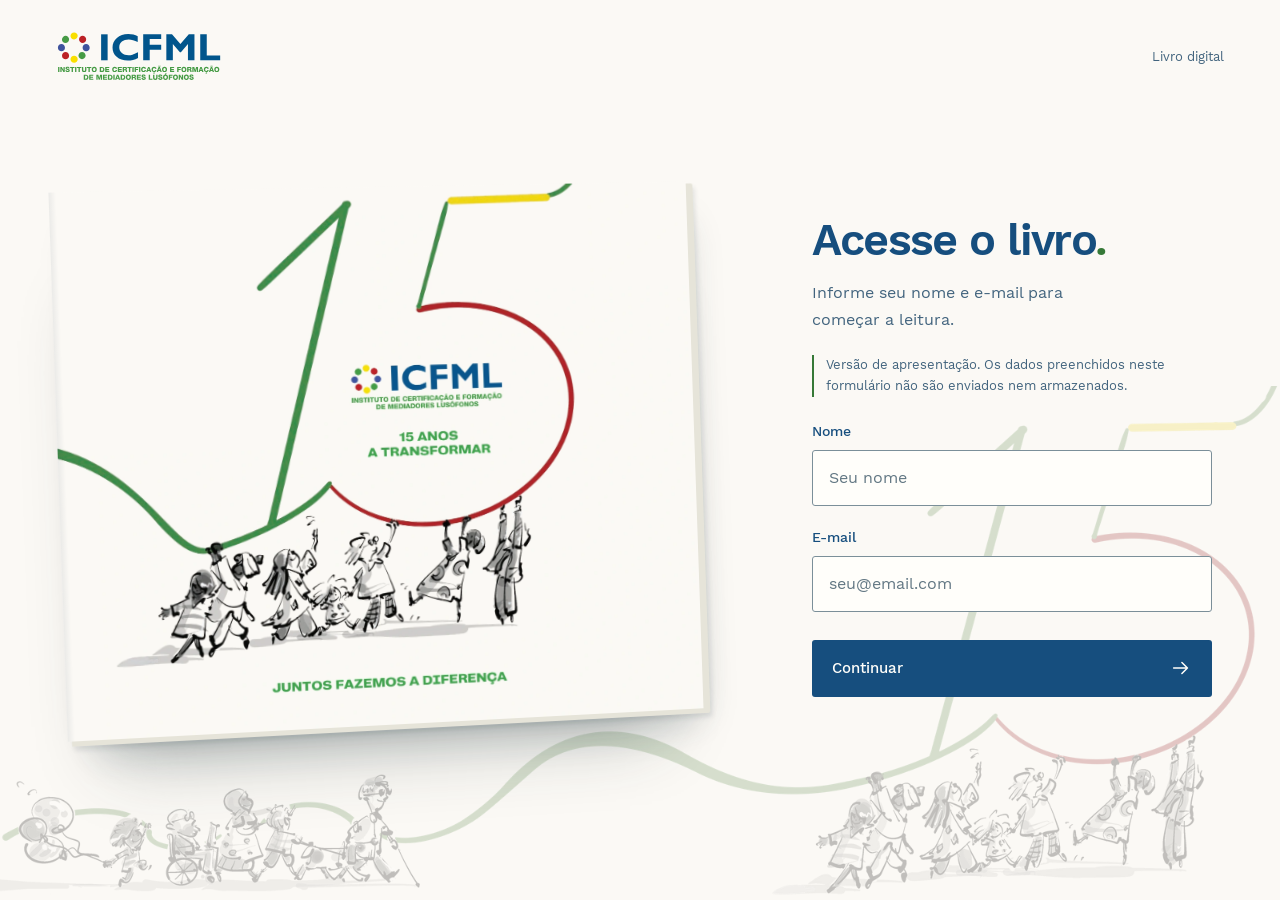
==== index.html @ 09917eed "Publica demonstracao estatica do livro ICFML sem coleta de cadastros" ====
<!doctype html>
<html lang="pt-BR">
<head>
  <meta charset="utf-8">
  <meta http-equiv="Content-Security-Policy" content="default-src &#x27;self&#x27;; script-src &#x27;self&#x27; &#x27;wasm-unsafe-eval&#x27;; worker-src &#x27;self&#x27;; style-src &#x27;self&#x27; &#x27;unsafe-inline&#x27;; img-src &#x27;self&#x27; data: blob:; font-src &#x27;self&#x27; data: blob:; connect-src &#x27;self&#x27;; object-src &#x27;none&#x27;; base-uri &#x27;none&#x27;; form-action &#x27;none&#x27;">
  <meta name="referrer" content="no-referrer">
  <meta name="viewport" content="width=device-width, initial-scale=1">
  <meta name="theme-color" content="#fbf9f5">
  <meta name="robots" content="noindex, nofollow">
  <title>ICFML 15 Anos — Livro digital</title>
  <link rel="icon" href="assets/icfml-simbolo.svg" type="image/svg+xml">
  <link rel="preload" href="assets/WorkSans-Regular.woff2" as="font" type="font/woff2" crossorigin>
  <link rel="preload" href="assets/cover.webp" as="image" fetchpriority="high">
  <link rel="stylesheet" href="styles.css?v=20261029-pre-deploy1">
  <script src="app.js" defer></script>
  <script src="cover-motion.js?v=20261029-cover-hover2" defer></script>
</head>
<body>
  <a class="skip-link" href="#access-name">Ir para o formulário</a>
  <div class="page-art" aria-hidden="true">
    <img src="assets/illustration.webp" srcset="assets/illustration-mobile.webp 1600w, assets/illustration.webp 3200w" sizes="(max-width: 1800px) 100vw, 1800px" alt="" width="3200" height="1286">
  </div>

  <header class="masthead">
    <img class="brand" src="assets/icfml.svg" alt="ICFML — Instituto de Certificação e Formação de Mediadores Lusófonos" width="1920" height="652">
    <span class="edition-label">Livro digital</span>
  </header>

  <main class="entrance">
    <figure class="book-presentation" aria-label="Capa do livro ICFML 15 Anos">
      <div class="book-arrival">
        <div class="book-object">
          <img class="book-cover" src="assets/cover.webp" alt="Capa do livro ICFML 15 Anos" width="1600" height="1345" fetchpriority="high" decoding="async">
        </div>
      </div>
    </figure>

    <section class="access" aria-labelledby="access-title">
      <div class="access-intro">
        <h1 id="access-title">Acesse o livro<span aria-hidden="true">.</span></h1>
        <p id="access-description">Informe seu nome e e-mail para começar a leitura.</p>
      </div>

      <p id="demo-notice" class="demo-notice">Versão de apresentação. Os dados preenchidos neste formulário não são enviados nem armazenados.</p>

      <form id="access-form" aria-describedby="access-description" novalidate>
        <div class="field">
          <label for="access-name">Nome</label>
          <input id="access-name" type="text" autocomplete="name" maxlength="120" placeholder="Seu nome" required aria-describedby="name-error">
          <span class="field-error" id="name-error"></span>
        </div>
        <div class="field">
          <label for="access-email">E-mail</label>
          <input id="access-email" type="email" autocomplete="email" inputmode="email" maxlength="254" placeholder="seu@email.com" required aria-describedby="email-error" spellcheck="false" autocapitalize="none">
          <span class="field-error" id="email-error"></span>
        </div>
        <button class="continue-button" id="continue-button" type="submit" disabled>
          <span class="button-label">Continuar</span>
          <svg class="button-arrow" width="22" height="22" viewBox="0 0 24 24" fill="none" aria-hidden="true"><path d="M4 12h15m-6-6 6 6-6 6" stroke="currentColor" stroke-width="1.7" stroke-linecap="round" stroke-linejoin="round"/></svg>
          <span class="button-spinner" aria-hidden="true"></span>
        </button>
        <p id="form-message" class="form-message" role="status" aria-live="polite"></p>
      </form>

      <button class="text-button" id="edit-registration" type="button" hidden>Usar outro cadastro <svg width="17" height="17" viewBox="0 0 24 24" fill="none" aria-hidden="true"><path d="M6 18 18 6M6 6h12v12" stroke="currentColor" stroke-width="1.7" stroke-linecap="round" stroke-linejoin="round"/></svg></button>
    </section>
  </main>
</body>
</html>
---- styles.css ----
@font-face {
  font-family: "Work Sans";
  src: url("assets/WorkSans-Regular.woff2") format("woff2");
  font-style: normal;
  font-weight: 400;
  font-display: swap;
}

@font-face {
  font-family: "Work Sans";
  src: url("assets/WorkSans-Medium.woff2") format("woff2");
  font-style: normal;
  font-weight: 500;
  font-display: swap;
}

@font-face {
  font-family: "Work Sans";
  src: url("assets/WorkSans-SemiBold.woff2") format("woff2");
  font-style: normal;
  font-weight: 600;
  font-display: swap;
}

:root {
  color-scheme: light;
  --paper: #fbf9f5;
  --ink: #164e7e;
  --ink-strong: #123e64;
  --ink-soft: #42647e;
  --line: #7b8f99;
  --green: #367937;
  --error: #a52b2c;
  --ease: cubic-bezier(.16, 1, .3, 1);
  font-family: "Work Sans", sans-serif;
  font-synthesis: none;
  font-weight: 400;
  background: var(--paper);
  color: var(--ink);
  scrollbar-color: #8da3ae var(--paper);
  scrollbar-width: thin;
}

* { box-sizing: border-box; }
body { margin: 0; min-width: 320px; min-height: 100svh; }
button, input { font: inherit; }
button { cursor: pointer; }
button, a, input { -webkit-tap-highlight-color: transparent; }
button, input { border-radius: 3px; }
button:focus-visible, a:focus-visible { outline: 3px solid var(--ink); outline-offset: 5px; }
[hidden] { display: none !important; }
::selection { background: #f1dd65; color: #123e64; }
::-webkit-scrollbar { width: 8px; }
::-webkit-scrollbar-track { background: var(--paper); }
::-webkit-scrollbar-thumb { background: #8da3ae; border: 2px solid var(--paper); border-radius: 6px; }

.skip-link {
  position: fixed;
  z-index: 10;
  inset: 12px auto auto 12px;
  padding: 12px 18px;
  background: var(--ink);
  color: var(--paper);
  transform: translateY(-160%);
}
.skip-link:focus { transform: translateY(0); }

.page-art {
  position: fixed;
  z-index: -1;
  inset: 0;
  overflow: hidden;
  pointer-events: none;
}
.page-art img { position: absolute; left: 50%; bottom: 0; display: block; width: 100%; max-width: 1800px; height: auto; transform: translateX(-50%); opacity: .24; }

.masthead {
  width: min(1320px, calc(100% - 112px));
  margin-inline: auto;
  min-height: 112px;
  display: flex;
  align-items: center;
  justify-content: space-between;
  gap: 24px;
}
.brand { width: 166px; height: auto; display: block; }
.edition-label { color: var(--ink-soft); font-size: 13px; }

.entrance {
  width: min(1320px, calc(100% - 112px));
  margin-inline: auto;
  min-height: calc(100svh - 148px);
  display: grid;
  grid-template-columns: minmax(0, 1.35fr) minmax(320px, .85fr);
  align-items: center;
  column-gap: clamp(64px, 8vw, 136px);
  padding-block: 32px 96px;
}

.book-presentation { margin: 0; perspective: 1600px; }
.book-arrival { transform-style: preserve-3d; animation: book-arrive 1000ms var(--ease) backwards; }
.book-object {
  position: relative;
  width: 100%;
  max-width: min(640px, calc((100svh - 250px) * 1.19));
  margin-inline: auto;
  transform: rotateY(6deg) rotateZ(-2deg);
  transform-style: preserve-3d;
  isolation: isolate;
  box-shadow: 13px 28px 36px -16px #273a3e36, 0 64px 70px -45px #273a3e4f;
  transition: transform 400ms var(--ease), box-shadow 400ms var(--ease);
}
.book-object::before {
  content: "";
  position: absolute;
  z-index: -1;
  inset: 2px -7px -5px 4px;
  background: #e6e4d9;
  border-radius: 0 2px 2px 0;
  box-shadow: 2px 4px 5px #273a3e1f;
}
.book-object::after {
  content: "";
  position: absolute;
  inset: 0 auto 0 0;
  width: 7px;
  background: linear-gradient(90deg, #152c3e12, transparent);
  pointer-events: none;
}
.book-cover { width: 100%; height: auto; display: block; background: var(--paper); }
@media (hover: hover) and (pointer: fine) and (prefers-reduced-motion: no-preference) {
  .book-presentation.is-cover-hovered .book-object {
    transform: translateY(-8px) rotateX(var(--cover-rotate-x, 0deg)) rotateY(var(--cover-rotate-y, 2deg)) rotateZ(-1deg);
    box-shadow: 13px 36px 44px -16px #273a3e36, 0 76px 82px -45px #273a3e4f;
    transition: transform 140ms ease-out, box-shadow 250ms var(--ease);
  }
}

.access { width: 100%; max-width: 400px; padding-block: 8px; }
.access-intro { margin-bottom: 36px; }
h1 { margin: 0 0 15px; font-size: clamp(34px, 3.5vw, 49px); line-height: 1.12; font-weight: 600; letter-spacing: -.035em; text-wrap: balance; }
h1 span { color: var(--green); }
.access-intro p { margin: 0; max-width: 31ch; color: var(--ink-soft); font-size: 16px; line-height: 1.65; }
.demo-notice { margin: -14px 0 24px; padding-left: 12px; border-left: 2px solid var(--green); color: var(--ink-soft); font-size: 13px; line-height: 1.6; }
.field { position: relative; margin-bottom: 21px; }
.field label { display: block; font-weight: 500; font-size: 14px; line-height: 1.5; margin-bottom: 8px; }
.field input {
  appearance: none;
  display: block;
  width: 100%;
  min-height: 56px;
  padding: 14px 16px;
  border: 1px solid var(--line);
  background: #fffefa;
  color: var(--ink-strong);
  font-size: 16px;
  line-height: 1.5;
  caret-color: var(--ink);
  outline: none;
  transition: border-color 160ms, box-shadow 160ms;
}
.field input::placeholder { opacity: 1; color: #627783; }
.field input:hover { border-color: #68869a; }
.field input:focus { border-color: var(--ink); box-shadow: 0 0 0 3px #164e7e1a; }
.field input[aria-invalid="true"] { border-color: var(--error); }
.field input[aria-invalid="true"]:focus { box-shadow: 0 0 0 3px #a52b2c1a; }
.field-error { display: block; margin-top: 6px; font-size: 12px; line-height: 1.5; color: var(--error); }
.field-error:empty { display: none; }
.continue-button {
  display: flex;
  align-items: center;
  justify-content: space-between;
  gap: 20px;
  width: 100%;
  min-height: 57px;
  border: 0;
  margin-top: 28px;
  padding: 16px 20px;
  background: var(--ink);
  color: #fffefa;
  font-size: 15px;
  font-weight: 500;
  line-height: 1.5;
  transition: background 160ms;
}
.continue-button:hover { background: var(--ink-strong); }
.continue-button:disabled { background: #476f91; cursor: wait; }
.button-arrow { flex: none; transition: transform 250ms var(--ease); }
.continue-button:hover .button-arrow { transform: translateX(3px); }
.button-spinner { display: none; width: 20px; height: 20px; border: 2px solid #ffffff65; border-top-color: #fff; border-radius: 50%; animation: spin 700ms linear infinite; }
.continue-button[aria-busy="true"] .button-spinner { display: block; }
.continue-button[aria-busy="true"] .button-arrow { display: none; }
.form-message { margin: 13px 0 0; font-size: 13px; line-height: 1.6; color: var(--error); }
.form-message:empty { margin: 0; }

.access-complete { outline: none; padding-block: 6px 30px; }
.success-mark { display: block; color: var(--green); margin-bottom: 22px; }
.access-complete h2 { margin: 0 0 12px; font-size: 27px; line-height: 1.25; font-weight: 500; letter-spacing: -.025em; }
.access-complete p { margin: 0; color: var(--ink-soft); font-size: 16px; line-height: 1.6; }
.text-button { display: inline-flex; align-items: center; gap: 12px; margin: 25px 0 0; padding: 10px 0; border: 0; background: transparent; color: var(--ink); font-size: 14px; text-decoration: underline; text-underline-offset: 5px; }
.text-button:hover { color: var(--green); }

@keyframes book-arrive {
  from { transform: translateY(14px); }
  to { transform: translateY(0); }
}
@keyframes spin { to { transform: rotate(360deg); } }

@media (min-width: 1600px) {
  .entrance { column-gap: 136px; }
}
@media (max-width: 1050px) {
  .masthead, .entrance { width: calc(100% - 72px); }
  .entrance { grid-template-columns: minmax(0, 1.1fr) minmax(300px, .9fr); column-gap: 54px; }
  h1 { font-size: 39px; }
}
@media (max-width: 760px) {
  .masthead { width: calc(100% - 48px); min-height: 87px; }
  .brand { width: 135px; }
  .edition-label { font-size: 12px; }
  .entrance { width: min(520px, calc(100% - 48px)); display: flex; flex-direction: column; gap: 57px; padding-block: 27px 70px; min-height: auto; }
  .book-presentation { width: 90%; }
  .book-arrival { animation: none; }
  .book-object { transform: rotateZ(-1.5deg); }
  .book-object { max-width: 100%; }
  .access { max-width: none; padding: 0; }
  .access-intro { margin-bottom: 26px; }
  h1 { font-size: 34px; margin-bottom: 12px; }
  .access-intro p { max-width: 31ch; font-size: 15px; }
  .field { margin-bottom: 18px; }
  .continue-button { margin-top: 24px; }
  .page-art img { bottom: 0; width: 100%; opacity: .24; }
}
@media (prefers-reduced-motion: reduce) {
  *, *::before, *::after { animation: none !important; transition: none !important; }
  .book-object { transform: none; }
}
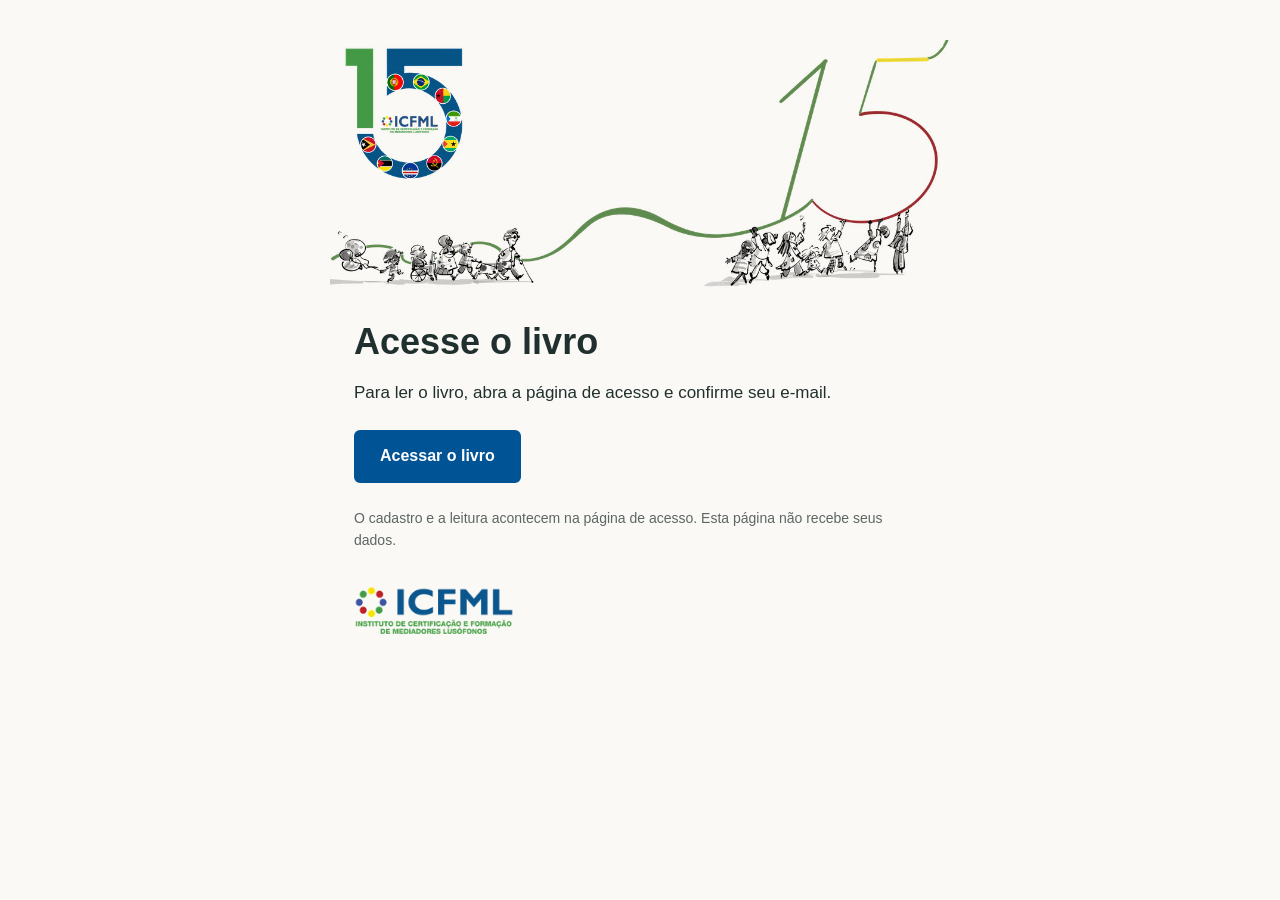
==== commit 30b5f6d1: "Replace public reader with confirmed-access entry; preserve email artwork" ====
--- a/index.html
+++ b/index.html
@@ -2,68 +2,23 @@
 <html lang="pt-BR">
 <head>
   <meta charset="utf-8">
-  <meta http-equiv="Content-Security-Policy" content="default-src &#x27;self&#x27;; script-src &#x27;self&#x27; &#x27;wasm-unsafe-eval&#x27;; worker-src &#x27;self&#x27;; style-src &#x27;self&#x27; &#x27;unsafe-inline&#x27;; img-src &#x27;self&#x27; data: blob:; font-src &#x27;self&#x27; data: blob:; connect-src &#x27;self&#x27;; object-src &#x27;none&#x27;; base-uri &#x27;none&#x27;; form-action &#x27;none&#x27;">
+  <meta name="viewport" content="width=device-width, initial-scale=1">
+  <meta name="robots" content="noindex, nofollow, noarchive">
   <meta name="referrer" content="no-referrer">
-  <meta name="viewport" content="width=device-width, initial-scale=1">
-  <meta name="theme-color" content="#fbf9f5">
-  <meta name="robots" content="noindex, nofollow">
-  <title>ICFML 15 Anos — Livro digital</title>
-  <link rel="icon" href="assets/icfml-simbolo.svg" type="image/svg+xml">
-  <link rel="preload" href="assets/WorkSans-Regular.woff2" as="font" type="font/woff2" crossorigin>
-  <link rel="preload" href="assets/cover.webp" as="image" fetchpriority="high">
-  <link rel="stylesheet" href="styles.css?v=20261029-pre-deploy1">
-  <script src="app.js" defer></script>
-  <script src="cover-motion.js?v=20261029-cover-hover2" defer></script>
+  <meta http-equiv="Content-Security-Policy" content="default-src 'none'; style-src 'self'; img-src 'self'; object-src 'none'; base-uri 'none'; form-action 'none'">
+  <title>Acesso ao livro · ICFML 15 anos</title>
+  <link rel="stylesheet" href="styles.css">
 </head>
 <body>
-  <a class="skip-link" href="#access-name">Ir para o formulário</a>
-  <div class="page-art" aria-hidden="true">
-    <img src="assets/illustration.webp" srcset="assets/illustration-mobile.webp 1600w, assets/illustration.webp 3200w" sizes="(max-width: 1800px) 100vw, 1800px" alt="" width="3200" height="1286">
-  </div>
-
-  <header class="masthead">
-    <img class="brand" src="assets/icfml.svg" alt="ICFML — Instituto de Certificação e Formação de Mediadores Lusófonos" width="1920" height="652">
-    <span class="edition-label">Livro digital</span>
-  </header>
-
-  <main class="entrance">
-    <figure class="book-presentation" aria-label="Capa do livro ICFML 15 Anos">
-      <div class="book-arrival">
-        <div class="book-object">
-          <img class="book-cover" src="assets/cover.webp" alt="Capa do livro ICFML 15 Anos" width="1600" height="1345" fetchpriority="high" decoding="async">
-        </div>
-      </div>
-    </figure>
-
-    <section class="access" aria-labelledby="access-title">
-      <div class="access-intro">
-        <h1 id="access-title">Acesse o livro<span aria-hidden="true">.</span></h1>
-        <p id="access-description">Informe seu nome e e-mail para começar a leitura.</p>
-      </div>
-
-      <p id="demo-notice" class="demo-notice">Versão de apresentação. Os dados preenchidos neste formulário não são enviados nem armazenados.</p>
-
-      <form id="access-form" aria-describedby="access-description" novalidate>
-        <div class="field">
-          <label for="access-name">Nome</label>
-          <input id="access-name" type="text" autocomplete="name" maxlength="120" placeholder="Seu nome" required aria-describedby="name-error">
-          <span class="field-error" id="name-error"></span>
-        </div>
-        <div class="field">
-          <label for="access-email">E-mail</label>
-          <input id="access-email" type="email" autocomplete="email" inputmode="email" maxlength="254" placeholder="seu@email.com" required aria-describedby="email-error" spellcheck="false" autocapitalize="none">
-          <span class="field-error" id="email-error"></span>
-        </div>
-        <button class="continue-button" id="continue-button" type="submit" disabled>
-          <span class="button-label">Continuar</span>
-          <svg class="button-arrow" width="22" height="22" viewBox="0 0 24 24" fill="none" aria-hidden="true"><path d="M4 12h15m-6-6 6 6-6 6" stroke="currentColor" stroke-width="1.7" stroke-linecap="round" stroke-linejoin="round"/></svg>
-          <span class="button-spinner" aria-hidden="true"></span>
-        </button>
-        <p id="form-message" class="form-message" role="status" aria-live="polite"></p>
-      </form>
-
-      <button class="text-button" id="edit-registration" type="button" hidden>Usar outro cadastro <svg width="17" height="17" viewBox="0 0 24 24" fill="none" aria-hidden="true"><path d="M6 18 18 6M6 6h12v12" stroke="currentColor" stroke-width="1.7" stroke-linecap="round" stroke-linejoin="round"/></svg></button>
-    </section>
+  <main>
+    <img class="artwork" src="assets/email/header-15-anos-42919d56f516.jpg" width="1040" height="418" alt="ICFML 15 anos">
+    <div class="content">
+      <h1>Acesse o livro</h1>
+      <p>Para ler o livro, abra a página de acesso e confirme seu e-mail.</p>
+      <a class="access-link" href="https://icfml-livro-preview.2.25.97.234.sslip.io/" rel="noreferrer">Acessar o livro</a>
+      <p class="notice">O cadastro e a leitura acontecem na página de acesso. Esta página não recebe seus dados.</p>
+      <img class="logo" src="assets/email/logo-icfml-dba1294875ad.png" width="400" height="136" alt="ICFML">
+    </div>
   </main>
 </body>
 </html>
--- a/styles.css
+++ b/styles.css
@@ -1,237 +1,38 @@
-@font-face {
-  font-family: "Work Sans";
-  src: url("assets/WorkSans-Regular.woff2") format("woff2");
-  font-style: normal;
-  font-weight: 400;
-  font-display: swap;
-}
-
-@font-face {
-  font-family: "Work Sans";
-  src: url("assets/WorkSans-Medium.woff2") format("woff2");
-  font-style: normal;
-  font-weight: 500;
-  font-display: swap;
-}
-
-@font-face {
-  font-family: "Work Sans";
-  src: url("assets/WorkSans-SemiBold.woff2") format("woff2");
-  font-style: normal;
-  font-weight: 600;
-  font-display: swap;
-}
-
 :root {
+  font-family: Arial, Helvetica, sans-serif;
+  color: #20302f;
+  background: #fbf9f5;
   color-scheme: light;
-  --paper: #fbf9f5;
-  --ink: #164e7e;
-  --ink-strong: #123e64;
-  --ink-soft: #42647e;
-  --line: #7b8f99;
-  --green: #367937;
-  --error: #a52b2c;
-  --ease: cubic-bezier(.16, 1, .3, 1);
-  font-family: "Work Sans", sans-serif;
-  font-synthesis: none;
-  font-weight: 400;
-  background: var(--paper);
-  color: var(--ink);
-  scrollbar-color: #8da3ae var(--paper);
-  scrollbar-width: thin;
 }
 
 * { box-sizing: border-box; }
-body { margin: 0; min-width: 320px; min-height: 100svh; }
-button, input { font: inherit; }
-button { cursor: pointer; }
-button, a, input { -webkit-tap-highlight-color: transparent; }
-button, input { border-radius: 3px; }
-button:focus-visible, a:focus-visible { outline: 3px solid var(--ink); outline-offset: 5px; }
-[hidden] { display: none !important; }
-::selection { background: #f1dd65; color: #123e64; }
-::-webkit-scrollbar { width: 8px; }
-::-webkit-scrollbar-track { background: var(--paper); }
-::-webkit-scrollbar-thumb { background: #8da3ae; border: 2px solid var(--paper); border-radius: 6px; }
-
-.skip-link {
-  position: fixed;
-  z-index: 10;
-  inset: 12px auto auto 12px;
-  padding: 12px 18px;
-  background: var(--ink);
-  color: var(--paper);
-  transform: translateY(-160%);
+body { margin: 0; padding: 40px 16px; }
+main { width: min(100%, 620px); margin: 0 auto; }
+.artwork { display: block; width: 100%; height: auto; }
+.content { padding: 32px 24px 16px; }
+h1 { margin: 0 0 16px; font-size: clamp(28px, 6vw, 36px); line-height: 1.15; }
+p { margin: 0 0 24px; font-size: 17px; line-height: 1.6; }
+.access-link {
+  display: inline-flex;
+  align-items: center;
+  justify-content: center;
+  min-height: 48px;
+  padding: 14px 24px;
+  border: 2px solid #005395;
+  border-radius: 6px;
+  background: #005395;
+  color: #fff;
+  font-size: 16px;
+  font-weight: 700;
+  line-height: 1.3;
+  text-decoration: none;
 }
-.skip-link:focus { transform: translateY(0); }
-
-.page-art {
-  position: fixed;
-  z-index: -1;
-  inset: 0;
-  overflow: hidden;
-  pointer-events: none;
+.access-link:hover { background: #003f73; border-color: #003f73; }
+.access-link:focus-visible { outline: 3px solid #20302f; outline-offset: 4px; }
+.notice { margin-top: 24px; font-size: 14px; color: #5c6665; }
+.logo { display: block; width: 160px; height: auto; margin-top: 32px; }
+@media (max-width: 480px) {
+  body { padding-top: 24px; }
+  .content { padding: 24px 8px 16px; }
+  .access-link { width: 100%; }
 }
-.page-art img { position: absolute; left: 50%; bottom: 0; display: block; width: 100%; max-width: 1800px; height: auto; transform: translateX(-50%); opacity: .24; }
-
-.masthead {
-  width: min(1320px, calc(100% - 112px));
-  margin-inline: auto;
-  min-height: 112px;
-  display: flex;
-  align-items: center;
-  justify-content: space-between;
-  gap: 24px;
-}
-.brand { width: 166px; height: auto; display: block; }
-.edition-label { color: var(--ink-soft); font-size: 13px; }
-
-.entrance {
-  width: min(1320px, calc(100% - 112px));
-  margin-inline: auto;
-  min-height: calc(100svh - 148px);
-  display: grid;
-  grid-template-columns: minmax(0, 1.35fr) minmax(320px, .85fr);
-  align-items: center;
-  column-gap: clamp(64px, 8vw, 136px);
-  padding-block: 32px 96px;
-}
-
-.book-presentation { margin: 0; perspective: 1600px; }
-.book-arrival { transform-style: preserve-3d; animation: book-arrive 1000ms var(--ease) backwards; }
-.book-object {
-  position: relative;
-  width: 100%;
-  max-width: min(640px, calc((100svh - 250px) * 1.19));
-  margin-inline: auto;
-  transform: rotateY(6deg) rotateZ(-2deg);
-  transform-style: preserve-3d;
-  isolation: isolate;
-  box-shadow: 13px 28px 36px -16px #273a3e36, 0 64px 70px -45px #273a3e4f;
-  transition: transform 400ms var(--ease), box-shadow 400ms var(--ease);
-}
-.book-object::before {
-  content: "";
-  position: absolute;
-  z-index: -1;
-  inset: 2px -7px -5px 4px;
-  background: #e6e4d9;
-  border-radius: 0 2px 2px 0;
-  box-shadow: 2px 4px 5px #273a3e1f;
-}
-.book-object::after {
-  content: "";
-  position: absolute;
-  inset: 0 auto 0 0;
-  width: 7px;
-  background: linear-gradient(90deg, #152c3e12, transparent);
-  pointer-events: none;
-}
-.book-cover { width: 100%; height: auto; display: block; background: var(--paper); }
-@media (hover: hover) and (pointer: fine) and (prefers-reduced-motion: no-preference) {
-  .book-presentation.is-cover-hovered .book-object {
-    transform: translateY(-8px) rotateX(var(--cover-rotate-x, 0deg)) rotateY(var(--cover-rotate-y, 2deg)) rotateZ(-1deg);
-    box-shadow: 13px 36px 44px -16px #273a3e36, 0 76px 82px -45px #273a3e4f;
-    transition: transform 140ms ease-out, box-shadow 250ms var(--ease);
-  }
-}
-
-.access { width: 100%; max-width: 400px; padding-block: 8px; }
-.access-intro { margin-bottom: 36px; }
-h1 { margin: 0 0 15px; font-size: clamp(34px, 3.5vw, 49px); line-height: 1.12; font-weight: 600; letter-spacing: -.035em; text-wrap: balance; }
-h1 span { color: var(--green); }
-.access-intro p { margin: 0; max-width: 31ch; color: var(--ink-soft); font-size: 16px; line-height: 1.65; }
-.demo-notice { margin: -14px 0 24px; padding-left: 12px; border-left: 2px solid var(--green); color: var(--ink-soft); font-size: 13px; line-height: 1.6; }
-.field { position: relative; margin-bottom: 21px; }
-.field label { display: block; font-weight: 500; font-size: 14px; line-height: 1.5; margin-bottom: 8px; }
-.field input {
-  appearance: none;
-  display: block;
-  width: 100%;
-  min-height: 56px;
-  padding: 14px 16px;
-  border: 1px solid var(--line);
-  background: #fffefa;
-  color: var(--ink-strong);
-  font-size: 16px;
-  line-height: 1.5;
-  caret-color: var(--ink);
-  outline: none;
-  transition: border-color 160ms, box-shadow 160ms;
-}
-.field input::placeholder { opacity: 1; color: #627783; }
-.field input:hover { border-color: #68869a; }
-.field input:focus { border-color: var(--ink); box-shadow: 0 0 0 3px #164e7e1a; }
-.field input[aria-invalid="true"] { border-color: var(--error); }
-.field input[aria-invalid="true"]:focus { box-shadow: 0 0 0 3px #a52b2c1a; }
-.field-error { display: block; margin-top: 6px; font-size: 12px; line-height: 1.5; color: var(--error); }
-.field-error:empty { display: none; }
-.continue-button {
-  display: flex;
-  align-items: center;
-  justify-content: space-between;
-  gap: 20px;
-  width: 100%;
-  min-height: 57px;
-  border: 0;
-  margin-top: 28px;
-  padding: 16px 20px;
-  background: var(--ink);
-  color: #fffefa;
-  font-size: 15px;
-  font-weight: 500;
-  line-height: 1.5;
-  transition: background 160ms;
-}
-.continue-button:hover { background: var(--ink-strong); }
-.continue-button:disabled { background: #476f91; cursor: wait; }
-.button-arrow { flex: none; transition: transform 250ms var(--ease); }
-.continue-button:hover .button-arrow { transform: translateX(3px); }
-.button-spinner { display: none; width: 20px; height: 20px; border: 2px solid #ffffff65; border-top-color: #fff; border-radius: 50%; animation: spin 700ms linear infinite; }
-.continue-button[aria-busy="true"] .button-spinner { display: block; }
-.continue-button[aria-busy="true"] .button-arrow { display: none; }
-.form-message { margin: 13px 0 0; font-size: 13px; line-height: 1.6; color: var(--error); }
-.form-message:empty { margin: 0; }
-
-.access-complete { outline: none; padding-block: 6px 30px; }
-.success-mark { display: block; color: var(--green); margin-bottom: 22px; }
-.access-complete h2 { margin: 0 0 12px; font-size: 27px; line-height: 1.25; font-weight: 500; letter-spacing: -.025em; }
-.access-complete p { margin: 0; color: var(--ink-soft); font-size: 16px; line-height: 1.6; }
-.text-button { display: inline-flex; align-items: center; gap: 12px; margin: 25px 0 0; padding: 10px 0; border: 0; background: transparent; color: var(--ink); font-size: 14px; text-decoration: underline; text-underline-offset: 5px; }
-.text-button:hover { color: var(--green); }
-
-@keyframes book-arrive {
-  from { transform: translateY(14px); }
-  to { transform: translateY(0); }
-}
-@keyframes spin { to { transform: rotate(360deg); } }
-
-@media (min-width: 1600px) {
-  .entrance { column-gap: 136px; }
-}
-@media (max-width: 1050px) {
-  .masthead, .entrance { width: calc(100% - 72px); }
-  .entrance { grid-template-columns: minmax(0, 1.1fr) minmax(300px, .9fr); column-gap: 54px; }
-  h1 { font-size: 39px; }
-}
-@media (max-width: 760px) {
-  .masthead { width: calc(100% - 48px); min-height: 87px; }
-  .brand { width: 135px; }
-  .edition-label { font-size: 12px; }
-  .entrance { width: min(520px, calc(100% - 48px)); display: flex; flex-direction: column; gap: 57px; padding-block: 27px 70px; min-height: auto; }
-  .book-presentation { width: 90%; }
-  .book-arrival { animation: none; }
-  .book-object { transform: rotateZ(-1.5deg); }
-  .book-object { max-width: 100%; }
-  .access { max-width: none; padding: 0; }
-  .access-intro { margin-bottom: 26px; }
-  h1 { font-size: 34px; margin-bottom: 12px; }
-  .access-intro p { max-width: 31ch; font-size: 15px; }
-  .field { margin-bottom: 18px; }
-  .continue-button { margin-top: 24px; }
-  .page-art img { bottom: 0; width: 100%; opacity: .24; }
-}
-@media (prefers-reduced-motion: reduce) {
-  *, *::before, *::after { animation: none !important; transition: none !important; }
-  .book-object { transform: none; }
-}
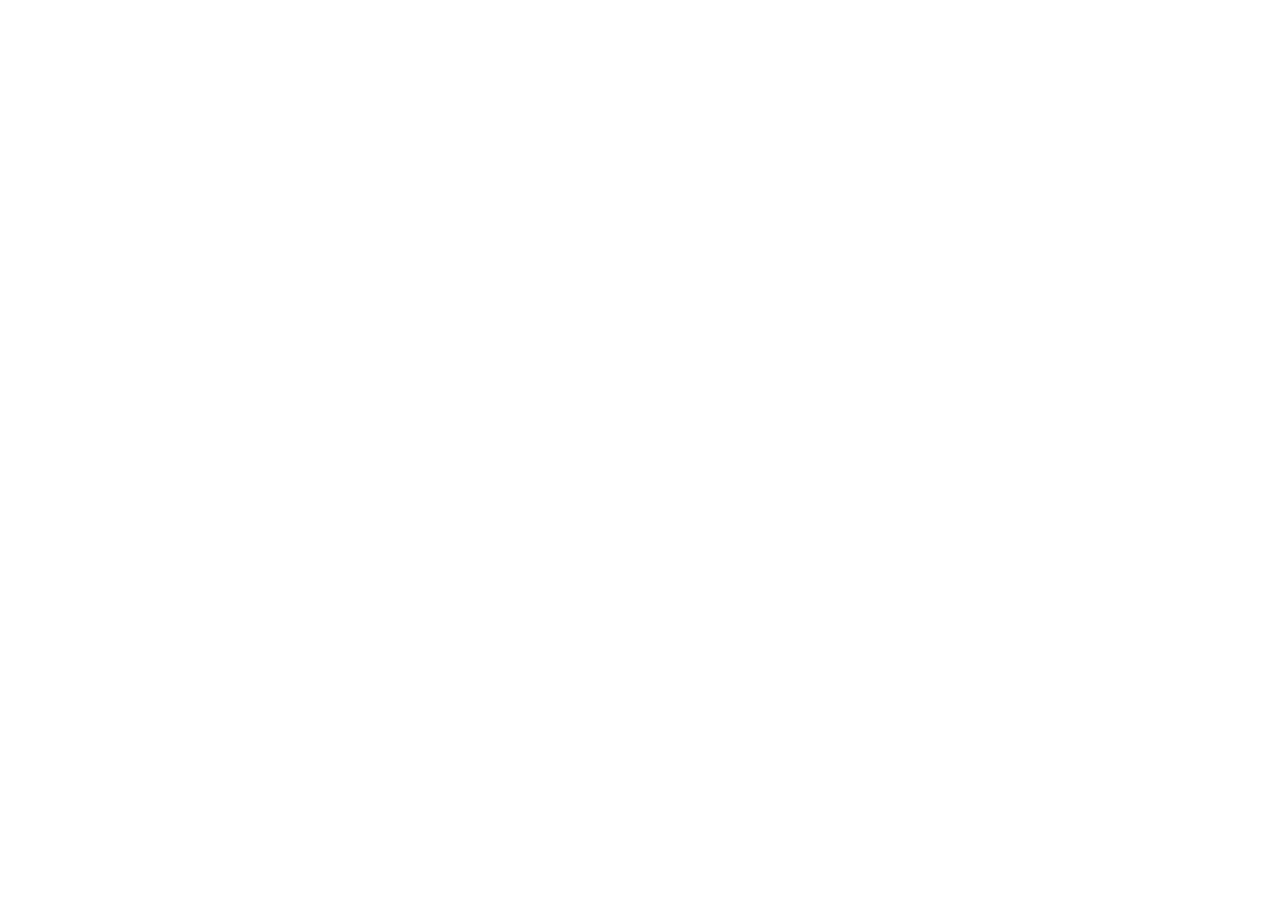
==== commit 478ed323: "Open full test preview automatically from GitHub Pages" ====
--- a/index.html
+++ b/index.html
@@ -6,18 +6,15 @@
   <meta name="robots" content="noindex, nofollow, noarchive">
   <meta name="referrer" content="no-referrer">
   <meta http-equiv="Content-Security-Policy" content="default-src 'none'; style-src 'self'; img-src 'self'; object-src 'none'; base-uri 'none'; form-action 'none'">
+  <meta http-equiv="refresh" content="0; url=https://icfml-livro-preview.2.25.97.234.sslip.io/">
   <title>Acesso ao livro · ICFML 15 anos</title>
   <link rel="stylesheet" href="styles.css">
 </head>
 <body>
   <main>
-    <img class="artwork" src="assets/email/header-15-anos-42919d56f516.jpg" width="1040" height="418" alt="ICFML 15 anos">
     <div class="content">
-      <h1>Acesse o livro</h1>
-      <p>Para ler o livro, abra a página de acesso e confirme seu e-mail.</p>
+      <p>Abrindo o livro…</p>
       <a class="access-link" href="https://icfml-livro-preview.2.25.97.234.sslip.io/" rel="noreferrer">Acessar o livro</a>
-      <p class="notice">O cadastro e a leitura acontecem na página de acesso. Esta página não recebe seus dados.</p>
-      <img class="logo" src="assets/email/logo-icfml-dba1294875ad.png" width="400" height="136" alt="ICFML">
     </div>
   </main>
 </body>
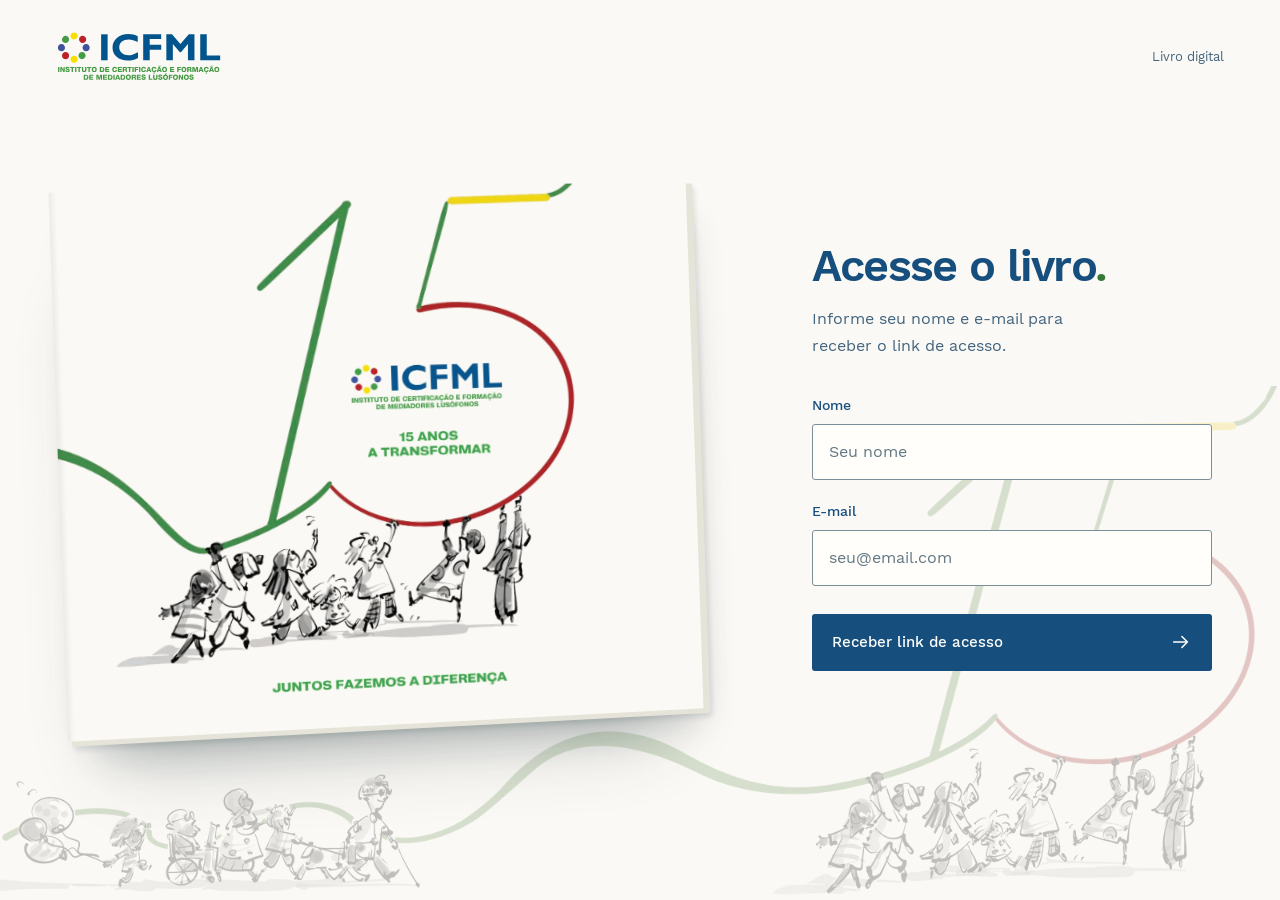
==== commit dad3b3fe: "Publish full test frontend with email confirmation on GitHub Pages" ====
--- a/index.html
+++ b/index.html
@@ -1,21 +1,80 @@
 <!doctype html>
 <html lang="pt-BR">
 <head>
+  <meta name="referrer" content="no-referrer">
+  <meta http-equiv="Content-Security-Policy" content="default-src 'self'; script-src 'self' 'wasm-unsafe-eval'; worker-src 'self'; style-src 'self' 'unsafe-inline'; img-src 'self' data: blob:; font-src 'self' data: blob:; connect-src 'self' https://icfml-livro-preview.2.25.97.234.sslip.io; object-src 'none'; base-uri 'none'; form-action 'none'; frame-src 'none'">
+
   <meta charset="utf-8">
   <meta name="viewport" content="width=device-width, initial-scale=1">
-  <meta name="robots" content="noindex, nofollow, noarchive">
-  <meta name="referrer" content="no-referrer">
-  <meta http-equiv="Content-Security-Policy" content="default-src 'none'; style-src 'self'; img-src 'self'; object-src 'none'; base-uri 'none'; form-action 'none'">
-  <meta http-equiv="refresh" content="0; url=https://icfml-livro-preview.2.25.97.234.sslip.io/">
-  <title>Acesso ao livro · ICFML 15 anos</title>
-  <link rel="stylesheet" href="styles.css">
+  <meta name="theme-color" content="#fbf9f5">
+  <meta name="robots" content="noindex, nofollow">
+  <title>ICFML 15 Anos — Livro digital</title>
+  <link rel="icon" href="assets/icfml-simbolo.svg" type="image/svg+xml">
+  <link rel="preload" href="assets/WorkSans-Regular.woff2" as="font" type="font/woff2" crossorigin>
+  <link rel="preload" href="assets/cover.webp" as="image" fetchpriority="high">
+  <link rel="stylesheet" href="styles.css?v=20261102-confirmation1">
+  <script src="app.js?v=20261103-pages1" defer></script>
+  <script src="cover-motion.js?v=20261029-cover-hover2" defer></script>
 </head>
 <body>
-  <main>
-    <div class="content">
-      <p>Abrindo o livro…</p>
-      <a class="access-link" href="https://icfml-livro-preview.2.25.97.234.sslip.io/" rel="noreferrer">Acessar o livro</a>
-    </div>
+  <a class="skip-link" href="#access-name">Ir para o formulário</a>
+  <div class="page-art" aria-hidden="true">
+    <img src="assets/illustration.webp" srcset="assets/illustration-mobile.webp 1600w, assets/illustration.webp 3200w" sizes="(max-width: 1800px) 100vw, 1800px" alt="" width="3200" height="1286">
+  </div>
+
+  <header class="masthead">
+    <img class="brand" src="assets/icfml.svg" alt="ICFML — Instituto de Certificação e Formação de Mediadores Lusófonos" width="1920" height="652">
+    <span class="edition-label">Livro digital</span>
+  </header>
+
+  <main class="entrance">
+    <figure class="book-presentation" aria-label="Capa do livro ICFML 15 Anos">
+      <div class="book-arrival">
+        <div class="book-object">
+          <img class="book-cover" src="assets/cover.webp" alt="Capa do livro ICFML 15 Anos" width="1600" height="1345" fetchpriority="high" decoding="async">
+        </div>
+      </div>
+    </figure>
+
+    <section class="access" aria-labelledby="access-title">
+      <div class="access-intro">
+        <h1 id="access-title"><span id="access-heading">Acesse o livro</span><span aria-hidden="true">.</span></h1>
+        <p id="access-description">Informe seu nome e e-mail para receber o link de acesso.</p>
+      </div>
+
+      <p id="demo-notice" class="demo-notice" hidden>Versão de apresentação. Os dados preenchidos neste formulário não serão armazenados.</p>
+
+      <form id="access-form" method="post" action="api/access" aria-describedby="access-description" novalidate>
+        <div class="field">
+          <label for="access-name">Nome</label>
+          <input id="access-name" name="name" type="text" autocomplete="name" maxlength="120" placeholder="Seu nome" required aria-describedby="name-error">
+          <span class="field-error" id="name-error"></span>
+        </div>
+        <div class="field">
+          <label for="access-email">E-mail</label>
+          <input id="access-email" name="email" type="email" autocomplete="email" inputmode="email" maxlength="254" placeholder="seu@email.com" required aria-describedby="email-error" spellcheck="false" autocapitalize="none">
+          <span class="field-error" id="email-error"></span>
+        </div>
+        <button class="continue-button" id="continue-button" type="submit" disabled>
+          <span class="button-label">Receber link de acesso</span>
+          <svg class="button-arrow" width="22" height="22" viewBox="0 0 24 24" fill="none" aria-hidden="true"><path d="M4 12h15m-6-6 6 6-6 6" stroke="currentColor" stroke-width="1.7" stroke-linecap="round" stroke-linejoin="round"/></svg>
+          <span class="button-spinner" aria-hidden="true"></span>
+        </button>
+        <p id="form-message" class="form-message" role="status" aria-live="polite"></p>
+      </form>
+
+      <button class="text-button" id="edit-registration" type="button" hidden>Usar outro cadastro <svg width="17" height="17" viewBox="0 0 24 24" fill="none" aria-hidden="true"><path d="M6 18 18 6M6 6h12v12" stroke="currentColor" stroke-width="1.7" stroke-linecap="round" stroke-linejoin="round"/></svg></button>
+
+      <div class="access-pending" id="access-pending" role="region" aria-label="Aguardando confirmação do e-mail" tabindex="-1" hidden>
+        <svg class="verification-mark" width="34" height="34" viewBox="0 0 32 32" fill="none" aria-hidden="true"><rect x="4" y="7" width="24" height="18" rx="2" stroke="currentColor" stroke-width="1.5"/><path d="m5 9 11 8L27 9" stroke="currentColor" stroke-width="1.5" stroke-linecap="round" stroke-linejoin="round"/></svg>
+        <p class="pending-address">Confira a caixa de entrada de <strong id="pending-email"></strong></p>
+        <p class="verification-help">Use o link da mensagem para confirmar seu e-mail e acessar o livro. Se não encontrar, confira também o spam.</p>
+        <button class="continue-button" id="resend-confirmation" type="button" disabled>Reenviar e-mail</button>
+        <p id="pending-message" class="form-message" role="status" aria-live="polite"></p>
+        <button class="text-button" id="correct-email" type="button">Corrigir endereço de e-mail</button>
+      </div>
+      <noscript><p class="form-message">Ative o JavaScript no navegador para solicitar seu link de acesso.</p></noscript>
+    </section>
   </main>
 </body>
 </html>
--- a/styles.css
+++ b/styles.css
@@ -1,38 +1,250 @@
+@font-face {
+  font-family: "Work Sans";
+  src: url("assets/WorkSans-Regular.woff2") format("woff2");
+  font-style: normal;
+  font-weight: 400;
+  font-display: swap;
+}
+
+@font-face {
+  font-family: "Work Sans";
+  src: url("assets/WorkSans-Medium.woff2") format("woff2");
+  font-style: normal;
+  font-weight: 500;
+  font-display: swap;
+}
+
+@font-face {
+  font-family: "Work Sans";
+  src: url("assets/WorkSans-SemiBold.woff2") format("woff2");
+  font-style: normal;
+  font-weight: 600;
+  font-display: swap;
+}
+
 :root {
-  font-family: Arial, Helvetica, sans-serif;
-  color: #20302f;
-  background: #fbf9f5;
   color-scheme: light;
+  --paper: #fbf9f5;
+  --ink: #164e7e;
+  --ink-strong: #123e64;
+  --ink-soft: #42647e;
+  --line: #7b8f99;
+  --green: #367937;
+  --error: #a52b2c;
+  --ease: cubic-bezier(.16, 1, .3, 1);
+  font-family: "Work Sans", sans-serif;
+  font-synthesis: none;
+  font-weight: 400;
+  background: var(--paper);
+  color: var(--ink);
+  scrollbar-color: #8da3ae var(--paper);
+  scrollbar-width: thin;
 }
 
 * { box-sizing: border-box; }
-body { margin: 0; padding: 40px 16px; }
-main { width: min(100%, 620px); margin: 0 auto; }
-.artwork { display: block; width: 100%; height: auto; }
-.content { padding: 32px 24px 16px; }
-h1 { margin: 0 0 16px; font-size: clamp(28px, 6vw, 36px); line-height: 1.15; }
-p { margin: 0 0 24px; font-size: 17px; line-height: 1.6; }
-.access-link {
-  display: inline-flex;
+body { margin: 0; min-width: 320px; min-height: 100svh; }
+button, input { font: inherit; }
+button { cursor: pointer; }
+button, a, input { -webkit-tap-highlight-color: transparent; }
+button, input { border-radius: 3px; }
+button:focus-visible, a:focus-visible { outline: 3px solid var(--ink); outline-offset: 5px; }
+[hidden] { display: none !important; }
+::selection { background: #f1dd65; color: #123e64; }
+::-webkit-scrollbar { width: 8px; }
+::-webkit-scrollbar-track { background: var(--paper); }
+::-webkit-scrollbar-thumb { background: #8da3ae; border: 2px solid var(--paper); border-radius: 6px; }
+
+.skip-link {
+  position: fixed;
+  z-index: 10;
+  inset: 12px auto auto 12px;
+  padding: 12px 18px;
+  background: var(--ink);
+  color: var(--paper);
+  transform: translateY(-160%);
+}
+.skip-link:focus { transform: translateY(0); }
+
+.page-art {
+  position: fixed;
+  z-index: -1;
+  inset: 0;
+  overflow: hidden;
+  pointer-events: none;
+}
+.page-art img { position: absolute; left: 50%; bottom: 0; display: block; width: 100%; max-width: 1800px; height: auto; transform: translateX(-50%); opacity: .24; }
+
+.masthead {
+  width: min(1320px, calc(100% - 112px));
+  margin-inline: auto;
+  min-height: 112px;
+  display: flex;
   align-items: center;
-  justify-content: center;
-  min-height: 48px;
-  padding: 14px 24px;
-  border: 2px solid #005395;
-  border-radius: 6px;
-  background: #005395;
-  color: #fff;
+  justify-content: space-between;
+  gap: 24px;
+}
+.brand { width: 166px; height: auto; display: block; }
+.edition-label { color: var(--ink-soft); font-size: 13px; }
+
+.entrance {
+  width: min(1320px, calc(100% - 112px));
+  margin-inline: auto;
+  min-height: calc(100svh - 148px);
+  display: grid;
+  grid-template-columns: minmax(0, 1.35fr) minmax(320px, .85fr);
+  align-items: center;
+  column-gap: clamp(64px, 8vw, 136px);
+  padding-block: 32px 96px;
+}
+
+.book-presentation { margin: 0; perspective: 1600px; }
+.book-arrival { transform-style: preserve-3d; animation: book-arrive 1000ms var(--ease) backwards; }
+.book-object {
+  position: relative;
+  width: 100%;
+  max-width: min(640px, calc((100svh - 250px) * 1.19));
+  margin-inline: auto;
+  transform: rotateY(6deg) rotateZ(-2deg);
+  transform-style: preserve-3d;
+  isolation: isolate;
+  box-shadow: 13px 28px 36px -16px #273a3e36, 0 64px 70px -45px #273a3e4f;
+  transition: transform 400ms var(--ease), box-shadow 400ms var(--ease);
+}
+.book-object::before {
+  content: "";
+  position: absolute;
+  z-index: -1;
+  inset: 2px -7px -5px 4px;
+  background: #e6e4d9;
+  border-radius: 0 2px 2px 0;
+  box-shadow: 2px 4px 5px #273a3e1f;
+}
+.book-object::after {
+  content: "";
+  position: absolute;
+  inset: 0 auto 0 0;
+  width: 7px;
+  background: linear-gradient(90deg, #152c3e12, transparent);
+  pointer-events: none;
+}
+.book-cover { width: 100%; height: auto; display: block; background: var(--paper); }
+@media (hover: hover) and (pointer: fine) and (prefers-reduced-motion: no-preference) {
+  .book-presentation.is-cover-hovered .book-object {
+    transform: translateY(-8px) rotateX(var(--cover-rotate-x, 0deg)) rotateY(var(--cover-rotate-y, 2deg)) rotateZ(-1deg);
+    box-shadow: 13px 36px 44px -16px #273a3e36, 0 76px 82px -45px #273a3e4f;
+    transition: transform 140ms ease-out, box-shadow 250ms var(--ease);
+  }
+}
+
+.access { width: 100%; max-width: 400px; padding-block: 8px; }
+.access-intro { margin-bottom: 36px; }
+h1 { margin: 0 0 15px; font-size: clamp(34px, 3.5vw, 49px); line-height: 1.12; font-weight: 600; letter-spacing: -.035em; text-wrap: balance; }
+h1 > span[aria-hidden="true"] { color: var(--green); }
+.access-intro p { margin: 0; max-width: 31ch; color: var(--ink-soft); font-size: 16px; line-height: 1.65; }
+.demo-notice { margin: -14px 0 24px; padding-left: 12px; border-left: 2px solid var(--green); color: var(--ink-soft); font-size: 13px; line-height: 1.6; }
+.field { position: relative; margin-bottom: 21px; }
+.field label { display: block; font-weight: 500; font-size: 14px; line-height: 1.5; margin-bottom: 8px; }
+.field input {
+  appearance: none;
+  display: block;
+  width: 100%;
+  min-height: 56px;
+  padding: 14px 16px;
+  border: 1px solid var(--line);
+  background: #fffefa;
+  color: var(--ink-strong);
   font-size: 16px;
-  font-weight: 700;
-  line-height: 1.3;
-  text-decoration: none;
-}
-.access-link:hover { background: #003f73; border-color: #003f73; }
-.access-link:focus-visible { outline: 3px solid #20302f; outline-offset: 4px; }
-.notice { margin-top: 24px; font-size: 14px; color: #5c6665; }
-.logo { display: block; width: 160px; height: auto; margin-top: 32px; }
-@media (max-width: 480px) {
-  body { padding-top: 24px; }
-  .content { padding: 24px 8px 16px; }
-  .access-link { width: 100%; }
-}
+  line-height: 1.5;
+  caret-color: var(--ink);
+  outline: none;
+  transition: border-color 160ms, box-shadow 160ms;
+}
+.field input::placeholder { opacity: 1; color: #627783; }
+.field input:hover { border-color: #68869a; }
+.field input:focus { border-color: var(--ink); box-shadow: 0 0 0 3px #164e7e1a; }
+.field input[aria-invalid="true"] { border-color: var(--error); }
+.field input[aria-invalid="true"]:focus { box-shadow: 0 0 0 3px #a52b2c1a; }
+.field-error { display: block; margin-top: 6px; font-size: 12px; line-height: 1.5; color: var(--error); }
+.field-error:empty { display: none; }
+.continue-button {
+  display: flex;
+  align-items: center;
+  justify-content: space-between;
+  gap: 20px;
+  width: 100%;
+  min-height: 57px;
+  border: 0;
+  margin-top: 28px;
+  padding: 16px 20px;
+  background: var(--ink);
+  color: #fffefa;
+  font-size: 15px;
+  font-weight: 500;
+  line-height: 1.5;
+  transition: background 160ms;
+}
+.continue-button:hover { background: var(--ink-strong); }
+.continue-button:disabled { background: #476f91; cursor: wait; }
+.button-arrow { flex: none; transition: transform 250ms var(--ease); }
+.continue-button:hover .button-arrow { transform: translateX(3px); }
+.button-spinner { display: none; width: 20px; height: 20px; border: 2px solid #ffffff65; border-top-color: #fff; border-radius: 50%; animation: spin 700ms linear infinite; }
+.continue-button[aria-busy="true"] .button-spinner { display: block; }
+.continue-button[aria-busy="true"] .button-arrow { display: none; }
+.form-message { margin: 13px 0 0; font-size: 13px; line-height: 1.6; color: var(--error); }
+.form-message:empty { margin: 0; }
+.form-message.is-information { color: var(--ink-soft); }
+
+.access-pending { outline: none; }
+.verification-mark { display: block; color: var(--ink); margin-bottom: 22px; }
+.pending-address { margin: 0; font-size: 16px; line-height: 1.65; color: var(--ink-soft); }
+.pending-address strong { display: block; margin-top: 4px; color: var(--ink-strong); font-weight: 500; overflow-wrap: anywhere; }
+.verification-help { margin: 18px 0 0; font-size: 14px; line-height: 1.7; color: var(--ink-soft); }
+.access-pending .continue-button { font-variant-numeric: tabular-nums; }
+.access-pending .text-button { min-height: 44px; margin-top: 16px; text-align: left; }
+.text-button:disabled { color: var(--ink-soft); cursor: wait; }
+.confirmation-access { max-width: 440px; }
+.confirmation-access .access-intro p { max-width: 36ch; }
+.confirmation-access .confirmation-help { display: inline-flex; min-height: 44px; margin-top: 18px; }
+
+.access-complete { outline: none; padding-block: 6px 30px; }
+.success-mark { display: block; color: var(--green); margin-bottom: 22px; }
+.access-complete h2 { margin: 0 0 12px; font-size: 27px; line-height: 1.25; font-weight: 500; letter-spacing: -.025em; }
+.access-complete p { margin: 0; color: var(--ink-soft); font-size: 16px; line-height: 1.6; }
+.text-button { display: inline-flex; align-items: center; gap: 12px; margin: 25px 0 0; padding: 10px 0; border: 0; background: transparent; color: var(--ink); font-size: 14px; text-decoration: underline; text-underline-offset: 5px; }
+.text-button:hover { color: var(--green); }
+
+@keyframes book-arrive {
+  from { transform: translateY(14px); }
+  to { transform: translateY(0); }
+}
+@keyframes spin { to { transform: rotate(360deg); } }
+
+@media (min-width: 1600px) {
+  .entrance { column-gap: 136px; }
+}
+@media (max-width: 1050px) {
+  .masthead, .entrance { width: calc(100% - 72px); }
+  .entrance { grid-template-columns: minmax(0, 1.1fr) minmax(300px, .9fr); column-gap: 54px; }
+  h1 { font-size: 39px; }
+}
+@media (max-width: 760px) {
+  .masthead { width: calc(100% - 48px); min-height: 87px; }
+  .brand { width: 135px; }
+  .edition-label { font-size: 12px; }
+  .entrance { width: min(520px, calc(100% - 48px)); display: flex; flex-direction: column; gap: 57px; padding-block: 27px 70px; min-height: auto; }
+  .book-presentation { width: 90%; }
+  .book-arrival { animation: none; }
+  .book-object { transform: rotateZ(-1.5deg); }
+  .book-object { max-width: 100%; }
+  .access { max-width: none; padding: 0; }
+  .access-intro { margin-bottom: 26px; }
+  h1 { font-size: 34px; margin-bottom: 12px; }
+  .access-intro p { max-width: 31ch; font-size: 15px; }
+  .field { margin-bottom: 18px; }
+  .continue-button { margin-top: 24px; }
+  .page-art img { bottom: 0; width: 100%; opacity: .24; }
+}
+@media (prefers-reduced-motion: reduce) {
+  *, *::before, *::after { animation: none !important; transition: none !important; }
+  .book-object { transform: none; }
+}
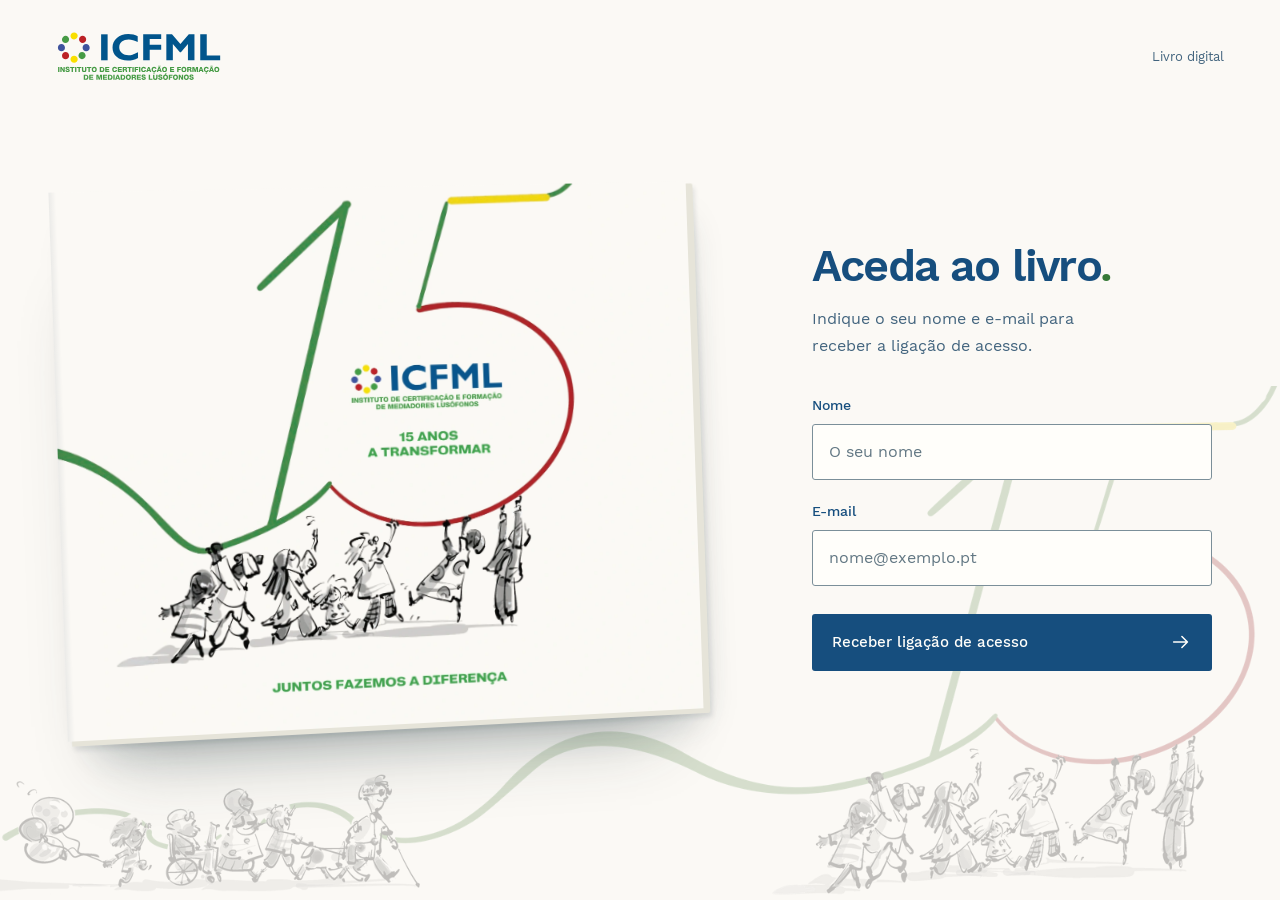
==== commit 231d3c4a: "Use the revised book edition and Portuguese confirmation copy" ====
--- a/index.html
+++ b/index.html
@@ -1,5 +1,5 @@
 <!doctype html>
-<html lang="pt-BR">
+<html lang="pt-PT">
 <head>
   <meta name="referrer" content="no-referrer">
   <meta http-equiv="Content-Security-Policy" content="default-src 'self'; script-src 'self' 'wasm-unsafe-eval'; worker-src 'self'; style-src 'self' 'unsafe-inline'; img-src 'self' data: blob:; font-src 'self' data: blob:; connect-src 'self' https://icfml-livro-preview.2.25.97.234.sslip.io; object-src 'none'; base-uri 'none'; form-action 'none'; frame-src 'none'">
@@ -13,7 +13,7 @@
   <link rel="preload" href="assets/WorkSans-Regular.woff2" as="font" type="font/woff2" crossorigin>
   <link rel="preload" href="assets/cover.webp" as="image" fetchpriority="high">
   <link rel="stylesheet" href="styles.css?v=20261102-confirmation1">
-  <script src="app.js?v=20261103-pages1" defer></script>
+  <script src="app.js?v=20261104-ptpt1" defer></script>
   <script src="cover-motion.js?v=20261029-cover-hover2" defer></script>
 </head>
 <body>
@@ -38,42 +38,42 @@
 
     <section class="access" aria-labelledby="access-title">
       <div class="access-intro">
-        <h1 id="access-title"><span id="access-heading">Acesse o livro</span><span aria-hidden="true">.</span></h1>
-        <p id="access-description">Informe seu nome e e-mail para receber o link de acesso.</p>
+        <h1 id="access-title"><span id="access-heading">Aceda ao livro</span><span aria-hidden="true">.</span></h1>
+        <p id="access-description">Indique o seu nome e e-mail para receber a ligação de acesso.</p>
       </div>
 
-      <p id="demo-notice" class="demo-notice" hidden>Versão de apresentação. Os dados preenchidos neste formulário não serão armazenados.</p>
+      <p id="demo-notice" class="demo-notice" hidden>Versão de apresentação. Os dados preenchidos neste formulário não serão guardados.</p>
 
       <form id="access-form" method="post" action="api/access" aria-describedby="access-description" novalidate>
         <div class="field">
           <label for="access-name">Nome</label>
-          <input id="access-name" name="name" type="text" autocomplete="name" maxlength="120" placeholder="Seu nome" required aria-describedby="name-error">
+          <input id="access-name" name="name" type="text" autocomplete="name" maxlength="120" placeholder="O seu nome" required aria-describedby="name-error">
           <span class="field-error" id="name-error"></span>
         </div>
         <div class="field">
           <label for="access-email">E-mail</label>
-          <input id="access-email" name="email" type="email" autocomplete="email" inputmode="email" maxlength="254" placeholder="seu@email.com" required aria-describedby="email-error" spellcheck="false" autocapitalize="none">
+          <input id="access-email" name="email" type="email" autocomplete="email" inputmode="email" maxlength="254" placeholder="nome@exemplo.pt" required aria-describedby="email-error" spellcheck="false" autocapitalize="none">
           <span class="field-error" id="email-error"></span>
         </div>
         <button class="continue-button" id="continue-button" type="submit" disabled>
-          <span class="button-label">Receber link de acesso</span>
+          <span class="button-label">Receber ligação de acesso</span>
           <svg class="button-arrow" width="22" height="22" viewBox="0 0 24 24" fill="none" aria-hidden="true"><path d="M4 12h15m-6-6 6 6-6 6" stroke="currentColor" stroke-width="1.7" stroke-linecap="round" stroke-linejoin="round"/></svg>
           <span class="button-spinner" aria-hidden="true"></span>
         </button>
         <p id="form-message" class="form-message" role="status" aria-live="polite"></p>
       </form>
 
-      <button class="text-button" id="edit-registration" type="button" hidden>Usar outro cadastro <svg width="17" height="17" viewBox="0 0 24 24" fill="none" aria-hidden="true"><path d="M6 18 18 6M6 6h12v12" stroke="currentColor" stroke-width="1.7" stroke-linecap="round" stroke-linejoin="round"/></svg></button>
+      <button class="text-button" id="edit-registration" type="button" hidden>Utilizar outro registo <svg width="17" height="17" viewBox="0 0 24 24" fill="none" aria-hidden="true"><path d="M6 18 18 6M6 6h12v12" stroke="currentColor" stroke-width="1.7" stroke-linecap="round" stroke-linejoin="round"/></svg></button>
 
-      <div class="access-pending" id="access-pending" role="region" aria-label="Aguardando confirmação do e-mail" tabindex="-1" hidden>
+      <div class="access-pending" id="access-pending" role="region" aria-label="A aguardar confirmação do e-mail" tabindex="-1" hidden>
         <svg class="verification-mark" width="34" height="34" viewBox="0 0 32 32" fill="none" aria-hidden="true"><rect x="4" y="7" width="24" height="18" rx="2" stroke="currentColor" stroke-width="1.5"/><path d="m5 9 11 8L27 9" stroke="currentColor" stroke-width="1.5" stroke-linecap="round" stroke-linejoin="round"/></svg>
-        <p class="pending-address">Confira a caixa de entrada de <strong id="pending-email"></strong></p>
-        <p class="verification-help">Use o link da mensagem para confirmar seu e-mail e acessar o livro. Se não encontrar, confira também o spam.</p>
+        <p class="pending-address">Verifique a caixa de entrada de <strong id="pending-email"></strong>.</p>
+        <p class="verification-help">Clique na ligação que enviámos para confirmar o seu e-mail e aceder ao livro. Se não encontrar a mensagem, verifique também a pasta de spam.</p>
         <button class="continue-button" id="resend-confirmation" type="button" disabled>Reenviar e-mail</button>
         <p id="pending-message" class="form-message" role="status" aria-live="polite"></p>
         <button class="text-button" id="correct-email" type="button">Corrigir endereço de e-mail</button>
       </div>
-      <noscript><p class="form-message">Ative o JavaScript no navegador para solicitar seu link de acesso.</p></noscript>
+      <noscript><p class="form-message">Ative o JavaScript no navegador para solicitar a sua ligação de acesso.</p></noscript>
     </section>
   </main>
 </body>
